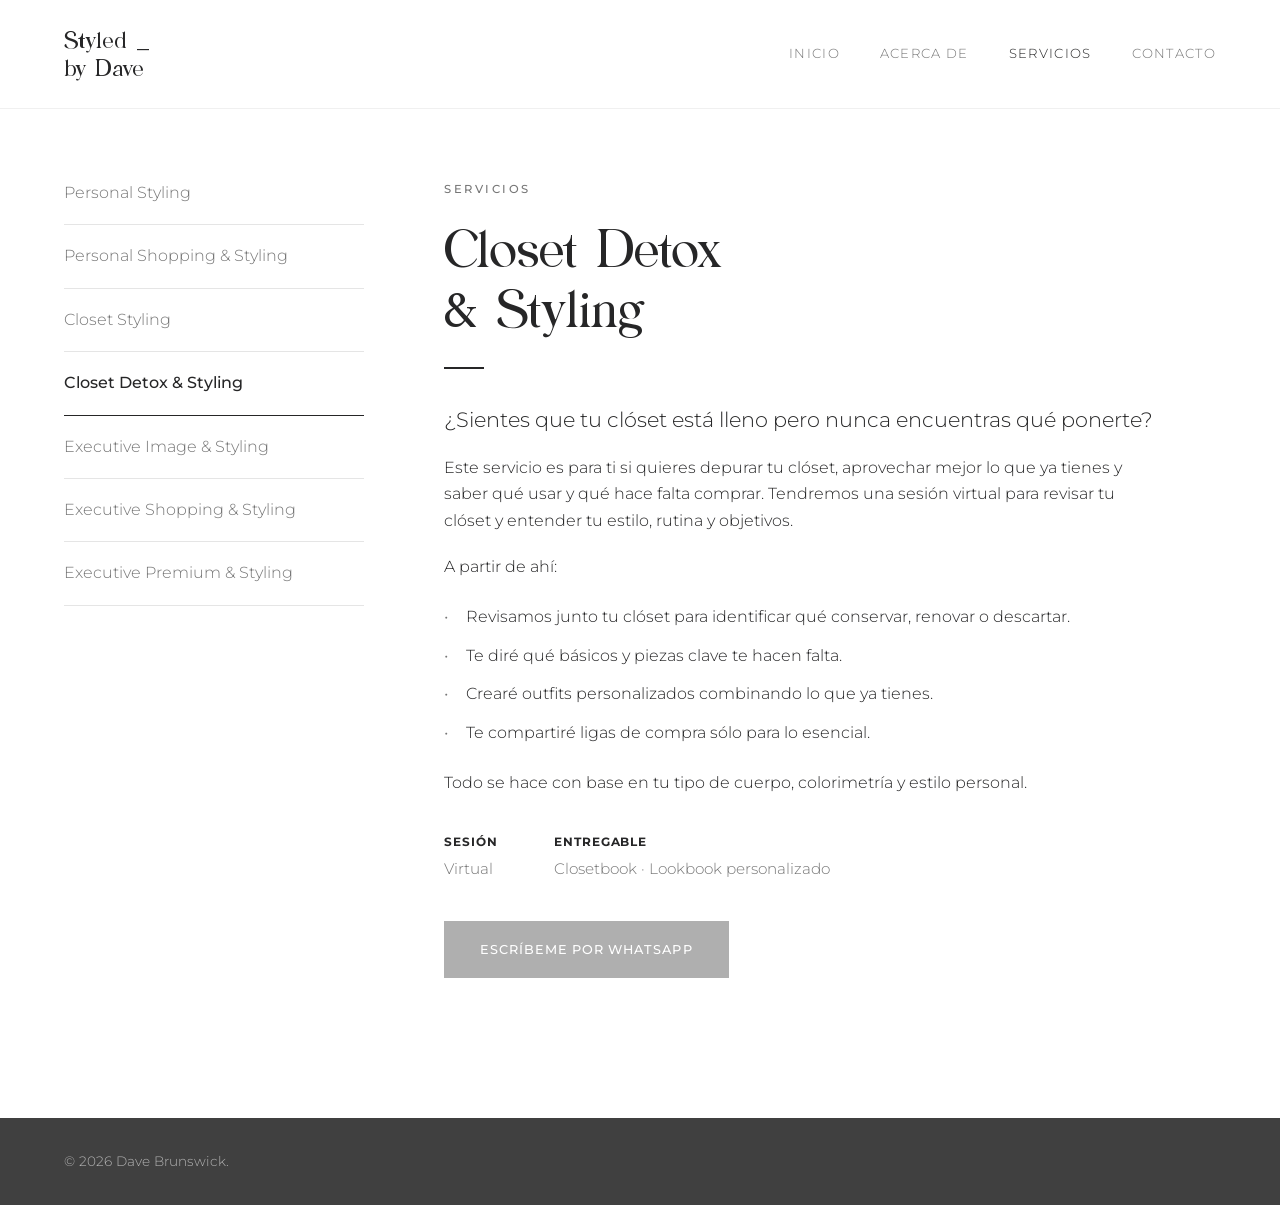
==== servicios/closet-detox-styling.html @ e4212cd7 "Rediseño del sitio según mockup: hero oscuro, tipografía Fraternite/Montserrat, servicios en carruse" ====
<!DOCTYPE html>
<html lang="es">
<head>
<meta charset="UTF-8">
<meta name="viewport" content="width=device-width, initial-scale=1.0">
<title>Closet Detox & Styling · Styled by Dave</title>
<meta name="description" content="Depura tu clóset, aprovecha mejor lo que ya tienes y descubre qué hace falta comprar.">
<link rel="stylesheet" href="../css/styles.css">
</head>
<body class="page-interior">

<header class="site-header" id="site-header">
  <div class="container header-inner">
    <a href="../index.html#inicio" class="logo">
      <span class="logo-line">Styled&nbsp;_</span>
      <span class="logo-line">by Dave</span>
    </a>

    <button class="nav-toggle" id="nav-toggle" aria-label="Abrir menú" aria-expanded="false">
      <span></span><span></span><span></span>
    </button>

    <nav class="main-nav" id="main-nav">
      <a href="../index.html#inicio">Inicio</a>
      <a href="../index.html#acerca-de">Acerca de</a>
      <a href="../index.html#servicios" class="active">Servicios</a>
      <a href="../index.html#contacto">Contacto</a>
    </nav>
  </div>
</header>

<main>

  <section class="service-detail">
    <div class="container service-detail-layout">

      <nav class="service-sidebar">
        <a href="personal-styling.html">Personal Styling</a>
        <a href="personal-shopping-styling.html">Personal Shopping &amp; Styling</a>
        <a href="closet-styling.html">Closet Styling</a>
        <a href="closet-detox-styling.html" class="active">Closet Detox &amp; Styling</a>
        <a href="executive-image-styling.html">Executive Image &amp; Styling</a>
        <a href="executive-shopping-styling.html">Executive Shopping &amp; Styling</a>
        <a href="executive-premium-styling.html">Executive Premium &amp; Styling</a>
      </nav>

      <div class="service-panel">
        <p class="eyebrow">Servicios</p>
        <h1>Closet Detox<br>&amp; Styling</h1>
        <div class="service-panel-rule"></div>

        <div class="service-panel-content">
          <p class="service-lede">¿Sientes que tu clóset está lleno pero nunca encuentras qué ponerte?</p>

          <p>Este servicio es para ti si quieres depurar tu clóset, aprovechar mejor lo que ya tienes y saber qué usar y qué hace falta comprar. Tendremos una sesión virtual para revisar tu clóset y entender tu estilo, rutina y objetivos.</p>
          <p>A partir de ahí:</p>

          <ul class="service-features">
          <li>Revisamos junto tu clóset para identificar qué conservar, renovar o descartar.</li>
          <li>Te diré qué básicos y piezas clave te hacen falta.</li>
          <li>Crearé outfits personalizados combinando lo que ya tienes.</li>
          <li>Te compartiré ligas de compra sólo para lo esencial.</li>
          </ul>

          <p>Todo se hace con base en tu tipo de cuerpo, colorimetría y estilo personal.</p>

          <div class="service-meta-box">
          <div><span>Sesión</span><strong>Virtual</strong></div>
          <div><span>Entregable</span><strong>Closetbook · Lookbook personalizado</strong></div>
          </div>

          <a href="https://wa.me/528120721229?text=Hola%20Dave%2C%20me%20interesa%20el%20servicio%20de%20Closet%20Detox%20%26%20Styling" target="_blank" rel="noopener" class="btn btn-primary">Escríbeme por WhatsApp</a>
        </div>
      </div>

    </div>
  </section>

</main>

<footer class="site-footer">
  <div class="container footer-inner">
    <span>© <span id="year"></span> Dave Brunswick.</span>
  </div>
</footer>

<script src="../js/script.js"></script>
</body>
</html>
---- css/styles.css ----
@font-face {
  font-family: 'Fraternite';
  src: url('../assets/fonts/Fraternite.ttf') format('truetype');
  font-weight: normal;
  font-style: normal;
  font-display: swap;
}

@font-face {
  font-family: 'Montserrat';
  src: url('../assets/fonts/Montserrat-Variable.ttf') format('truetype-variations');
  font-weight: 100 900;
  font-style: normal;
  font-display: swap;
}

@font-face {
  font-family: 'Montserrat';
  src: url('../assets/fonts/Montserrat-Italic-Variable.ttf') format('truetype-variations');
  font-weight: 100 900;
  font-style: italic;
  font-display: swap;
}

:root {
  --color-ink: #262627;
  --color-charcoal: #404040;
  --color-surface: #f2f2f2;
  --color-white: #ffffff;
  --color-muted: #767676;
  --color-muted-dark: rgba(255, 255, 255, 0.62);
  --color-border: rgba(0, 0, 0, 0.1);
  --btn-gray: rgba(110, 110, 110, 0.55);
  --btn-gray-hover: rgba(110, 110, 110, 0.8);

  --font-display: 'Fraternite', 'Playfair Display', serif;
  --font-body: 'Montserrat', sans-serif;

  --container-width: 1200px;
}

* {
  box-sizing: border-box;
  margin: 0;
  padding: 0;
}

html {
  scroll-behavior: smooth;
}

body {
  font-family: var(--font-body);
  font-weight: 300;
  color: var(--color-ink);
  background: var(--color-white);
  line-height: 1.65;
}

img {
  max-width: 100%;
  display: block;
}

a {
  color: inherit;
  text-decoration: none;
}

.container {
  width: 100%;
  max-width: var(--container-width);
  margin: 0 auto;
  padding: 0 24px;
}

.eyebrow {
  font-family: var(--font-body);
  letter-spacing: 0.22em;
  text-transform: uppercase;
  font-size: 0.72rem;
  font-weight: 500;
  color: var(--color-muted);
  margin-bottom: 14px;
}

.eyebrow.center {
  text-align: center;
}

.section-title {
  font-family: var(--font-body);
  font-weight: 300;
  font-size: 2.6rem;
  letter-spacing: -0.01em;
  margin-bottom: 56px;
}

.section-title.center {
  text-align: center;
}

.btn {
  display: inline-block;
  font-family: var(--font-body);
  font-size: 0.8rem;
  font-weight: 500;
  letter-spacing: 0.08em;
  text-transform: uppercase;
  padding: 18px 36px;
  border: none;
  border-radius: 0;
  cursor: pointer;
  transition: background 0.25s ease, color 0.25s ease;
}

.btn-primary {
  background: var(--btn-gray);
  color: var(--color-white);
}

.btn-primary:hover {
  background: var(--btn-gray-hover);
}

/* ===== Header ===== */
.site-header {
  position: fixed;
  top: 0;
  left: 0;
  right: 0;
  z-index: 100;
  background: transparent;
  transition: background 0.3s ease, box-shadow 0.3s ease;
}

.site-header.scrolled {
  background: var(--color-white);
  box-shadow: 0 1px 0 rgba(0, 0, 0, 0.06);
}

.header-inner {
  display: flex;
  align-items: center;
  justify-content: space-between;
  height: 108px;
}

.logo {
  font-family: var(--font-display);
  font-size: 1.5rem;
  line-height: 1.15;
  color: var(--color-white);
}

.logo-line {
  display: block;
}

.site-header.scrolled .logo {
  color: var(--color-ink);
}

.main-nav {
  display: flex;
  gap: 40px;
}

.main-nav a {
  font-size: 0.82rem;
  letter-spacing: 0.1em;
  text-transform: uppercase;
  color: rgba(255, 255, 255, 0.6);
  transition: color 0.2s ease;
}

.main-nav a.active,
.main-nav a[aria-current="page"] {
  color: var(--color-white);
}

.site-header.scrolled .main-nav a {
  color: var(--color-muted);
}

.site-header.scrolled .main-nav a.active,
.site-header.scrolled .main-nav a[aria-current="page"] {
  color: var(--color-ink);
}

.main-nav a:hover {
  color: var(--color-white);
}

.site-header.scrolled .main-nav a:hover {
  color: var(--color-ink);
}

.nav-toggle {
  display: none;
  flex-direction: column;
  justify-content: center;
  gap: 5px;
  width: 32px;
  height: 32px;
  background: none;
  border: none;
  cursor: pointer;
  z-index: 101;
}

.nav-toggle span {
  display: block;
  height: 2px;
  width: 100%;
  background: var(--color-white);
  transition: background 0.2s ease;
}

.site-header.scrolled .nav-toggle span {
  background: var(--color-ink);
}

.page-interior .site-header {
  background: var(--color-white);
  box-shadow: 0 1px 0 rgba(0, 0, 0, 0.06);
}

.page-interior .logo,
.page-interior .nav-toggle span {
  color: var(--color-ink);
}

.page-interior .main-nav a {
  color: var(--color-muted);
}

.page-interior .main-nav a.active,
.page-interior .main-nav a[aria-current="page"] {
  color: var(--color-ink);
}

.page-interior .main-nav a:hover {
  color: var(--color-ink);
}

/* ===== Hero ===== */
.hero {
  min-height: 100vh;
  display: flex;
  align-items: center;
  background: var(--color-ink);
  background-image: linear-gradient(rgba(38, 38, 39, 0.45), rgba(38, 38, 39, 0.7)), url('../assets/images/dave-hero.jpg');
  background-size: cover;
  background-position: top center;
  color: var(--color-white);
}

.hero-inner {
  max-width: 620px;
}

.hero .eyebrow {
  color: rgba(255, 255, 255, 0.75);
}

.hero h1 {
  font-family: var(--font-body);
  font-weight: 300;
  font-size: 3.2rem;
  line-height: 1.25;
  letter-spacing: -0.01em;
  margin-bottom: 28px;
}

.hero-subtitle {
  font-size: 1.05rem;
  font-weight: 300;
  color: var(--color-muted-dark);
  margin-bottom: 36px;
  max-width: 480px;
}

/* ===== Acerca de ===== */
.about {
  padding: 140px 0;
}

.about-inner {
  display: grid;
  grid-template-columns: 0.85fr 1.15fr;
  gap: 80px;
  align-items: center;
}

.about-image img {
  aspect-ratio: 3 / 4;
  object-fit: cover;
  width: 100%;
  filter: grayscale(1);
}

.about-content h2 {
  font-family: var(--font-display);
  font-size: 2.6rem;
  font-weight: 400;
  margin-bottom: 24px;
}

.about-content p {
  margin-bottom: 24px;
  color: var(--color-ink);
  font-weight: 300;
}

.about-features {
  display: flex;
  list-style: none;
  margin: 36px 0 40px;
}

.about-features li {
  flex: 1;
  padding: 0 28px;
  border-left: 1px solid var(--color-border);
}

.about-features li:first-child {
  padding-left: 0;
  border-left: none;
}

.about-features strong {
  display: block;
  font-size: 0.85rem;
  font-weight: 700;
  letter-spacing: 0.04em;
  text-transform: uppercase;
  margin-bottom: 8px;
}

.about-features span {
  font-size: 0.92rem;
  font-weight: 300;
  color: var(--color-muted);
}

/* ===== Servicios (carrusel) ===== */
.services {
  padding: 140px 0;
  background: var(--color-surface);
  color: var(--color-ink);
}

.carousel {
  display: flex;
  align-items: center;
  gap: 20px;
}

.carousel-track {
  flex: 1;
  display: flex;
  gap: 32px;
  overflow-x: auto;
  scroll-snap-type: x mandatory;
  scroll-behavior: smooth;
  padding-bottom: 4px;
  scrollbar-width: none;
  -ms-overflow-style: none;
}

.carousel-track::-webkit-scrollbar {
  display: none;
}

.carousel-track .service-card {
  flex: 0 0 calc((100% - 64px) / 3);
  scroll-snap-align: start;
}

.carousel-arrow {
  flex: 0 0 auto;
  width: 48px;
  height: 48px;
  border-radius: 50%;
  border: 1px solid var(--color-border);
  background: var(--color-white);
  color: var(--color-ink);
  font-size: 1.1rem;
  line-height: 1;
  cursor: pointer;
  display: flex;
  align-items: center;
  justify-content: center;
  transition: background 0.2s ease, color 0.2s ease;
}

.carousel-arrow.carousel-next {
  background: var(--color-ink);
  color: var(--color-white);
  border-color: var(--color-ink);
}

.carousel-arrow:not(:disabled):hover {
  background: var(--color-ink);
  color: var(--color-white);
  border-color: var(--color-ink);
}

.carousel-arrow:disabled {
  opacity: 0.35;
  cursor: not-allowed;
}

.carousel-dots {
  display: flex;
  justify-content: center;
  gap: 8px;
  margin-top: 40px;
}

.carousel-dot {
  width: 8px;
  height: 8px;
  padding: 0;
  border: none;
  border-radius: 50%;
  background: var(--color-ink);
  opacity: 0.25;
  cursor: pointer;
  transition: opacity 0.2s ease;
}

.carousel-dot.active {
  opacity: 1;
}

.service-card {
  display: block;
  background: var(--color-charcoal);
  color: var(--color-white);
  padding: 40px 32px;
  min-height: 320px;
  cursor: pointer;
  transition: transform 0.25s ease;
}

.service-card:hover {
  transform: translateY(-6px);
}

.service-card h3 {
  font-family: var(--font-display);
  font-size: 1.7rem;
  font-weight: 400;
  line-height: 1.2;
  margin-bottom: 20px;
}

.service-card-rule {
  width: 28px;
  height: 1px;
  background: rgba(255, 255, 255, 0.4);
  margin-bottom: 20px;
}

.service-card p {
  font-size: 0.95rem;
  font-weight: 300;
  color: rgba(255, 255, 255, 0.72);
}

/* ===== Servicio (detalle) ===== */
.service-detail {
  padding: 180px 0 140px;
  min-height: 70vh;
}

.service-detail-layout {
  display: grid;
  grid-template-columns: 300px 1fr;
  gap: 80px;
  align-items: start;
}

.service-sidebar {
  display: flex;
  flex-direction: column;
}

.service-sidebar a {
  padding: 18px 0;
  border-bottom: 1px solid var(--color-border);
  font-size: 1rem;
  font-weight: 300;
  color: var(--color-muted);
  transition: color 0.2s ease;
}

.service-sidebar a:first-child {
  padding-top: 0;
}

.service-sidebar a:hover {
  color: var(--color-ink);
}

.service-sidebar a.active {
  color: var(--color-ink);
  font-weight: 500;
  border-bottom-color: var(--color-ink);
}

.service-panel h1 {
  font-family: var(--font-display);
  font-size: 3.4rem;
  font-weight: 400;
  line-height: 1.1;
  margin: 20px 0 28px;
}

.service-panel-rule {
  width: 40px;
  height: 2px;
  background: var(--color-ink);
  margin-bottom: 36px;
}

.service-lede {
  font-family: var(--font-body);
  font-weight: 500;
  font-size: 1.3rem;
  color: var(--color-ink);
  line-height: 1.45;
  margin-bottom: 24px;
  max-width: 720px;
}

.service-panel-content p {
  color: var(--color-ink);
  font-weight: 300;
  margin-bottom: 20px;
  max-width: 720px;
}

.service-tier-label {
  font-size: 0.75rem;
  letter-spacing: 0.1em;
  text-transform: uppercase;
  color: var(--color-muted);
  margin-bottom: 8px;
}

.service-tier h2 {
  font-family: var(--font-display);
  font-size: 1.9rem;
  font-weight: 400;
  margin-bottom: 24px;
}

.service-tier {
  padding-top: 72px;
  margin-top: 72px;
  border-top: 1px solid var(--color-border);
}

.service-tier:first-of-type {
  padding-top: 0;
  margin-top: 0;
  border-top: none;
}

.service-features {
  list-style: none;
  display: flex;
  flex-direction: column;
  gap: 12px;
  margin: 24px 0;
}

.service-features li {
  position: relative;
  padding-left: 22px;
  color: var(--color-ink);
  font-weight: 300;
  max-width: 720px;
}

.service-features li::before {
  content: '\2022';
  position: absolute;
  left: 0;
  color: var(--color-muted);
}

.service-meta-box {
  display: flex;
  gap: 56px;
  margin: 36px 0 40px;
}

.service-meta-box span {
  display: block;
  font-size: 0.75rem;
  letter-spacing: 0.08em;
  text-transform: uppercase;
  font-weight: 700;
  color: var(--color-ink);
  margin-bottom: 4px;
}

.service-meta-box strong {
  font-weight: 300;
  font-size: 0.95rem;
  color: var(--color-muted);
  display: block;
}

/* ===== Contacto ===== */
.contact {
  padding: 140px 0;
}

.contact-inner {
  display: grid;
  grid-template-columns: 1fr 1fr;
  gap: 64px;
}

.contact-info h2 {
  font-family: var(--font-body);
  font-weight: 300;
  font-size: 2.6rem;
  letter-spacing: -0.01em;
  margin-bottom: 24px;
}

.contact-info > p {
  color: var(--color-ink);
  font-weight: 300;
  margin-bottom: 40px;
  max-width: 460px;
}

.contact-block {
  margin-bottom: 28px;
}

.contact-block h3 {
  font-size: 0.85rem;
  font-weight: 700;
  letter-spacing: 0.04em;
  text-transform: uppercase;
  margin-bottom: 6px;
}

.contact-block a {
  font-size: 1rem;
  font-weight: 300;
  color: var(--color-muted);
  transition: color 0.2s ease;
}

.contact-block a:hover {
  color: var(--color-ink);
}

.contact-cta {
  display: flex;
  flex-direction: column;
  justify-content: center;
  gap: 24px;
  padding: 48px;
  background: var(--color-surface);
}

.contact-cta h2 {
  font-family: var(--font-body);
  font-weight: 300;
  font-size: 2rem;
  letter-spacing: -0.01em;
}

.contact-cta-text {
  color: var(--color-muted);
  font-size: 1rem;
  font-weight: 300;
}

.btn-whatsapp {
  align-self: flex-start;
}

/* ===== Footer ===== */
.site-footer {
  background: var(--color-charcoal);
  color: rgba(255, 255, 255, 0.6);
  padding: 32px 0;
}

.footer-inner {
  display: flex;
  align-items: center;
  justify-content: space-between;
  font-size: 0.85rem;
  font-weight: 300;
}

.footer-social {
  display: flex;
  gap: 20px;
}

.footer-social a:hover {
  color: var(--color-white);
}

/* ===== Responsive ===== */
@media (max-width: 900px) {
  .about-inner,
  .contact-inner {
    grid-template-columns: 1fr;
  }

  .service-detail-layout {
    grid-template-columns: 1fr;
    gap: 40px;
  }

  .service-sidebar {
    flex-direction: row;
    flex-wrap: wrap;
    gap: 8px 24px;
  }

  .service-sidebar a {
    padding: 8px 0;
    border-bottom: none;
  }

  .carousel-track .service-card {
    flex: 0 0 calc((100% - 32px) / 2);
  }

  .hero h1 {
    font-size: 2.4rem;
  }

  .service-panel h1 {
    font-size: 2.4rem;
  }

  .about-features {
    flex-direction: column;
    gap: 20px;
  }

  .about-features li {
    padding: 0;
    border-left: none;
    border-top: 1px solid var(--color-border);
    padding-top: 20px;
  }

  .about-features li:first-child {
    border-top: none;
    padding-top: 0;
  }
}

@media (max-width: 640px) {
  .nav-toggle {
    display: flex;
  }

  .main-nav {
    position: fixed;
    top: 0;
    right: 0;
    height: 100vh;
    width: 70%;
    max-width: 300px;
    background: var(--color-white);
    flex-direction: column;
    justify-content: center;
    align-items: flex-start;
    gap: 28px;
    padding: 40px;
    transform: translateX(100%);
    transition: transform 0.3s ease;
  }

  .main-nav.open {
    transform: translateX(0);
  }

  .main-nav a {
    color: var(--color-ink) !important;
    font-size: 1rem;
  }

  .carousel-track .service-card {
    flex: 0 0 85%;
  }

  .carousel-arrow {
    width: 40px;
    height: 40px;
  }

  .hero h1 {
    font-size: 2rem;
  }

  .service-meta-box {
    flex-direction: column;
    gap: 20px;
  }

  .about,
  .services,
  .contact {
    padding: 90px 0;
  }

  .service-detail {
    padding: 130px 0 90px;
  }

  .contact-cta {
    padding: 32px;
  }
}
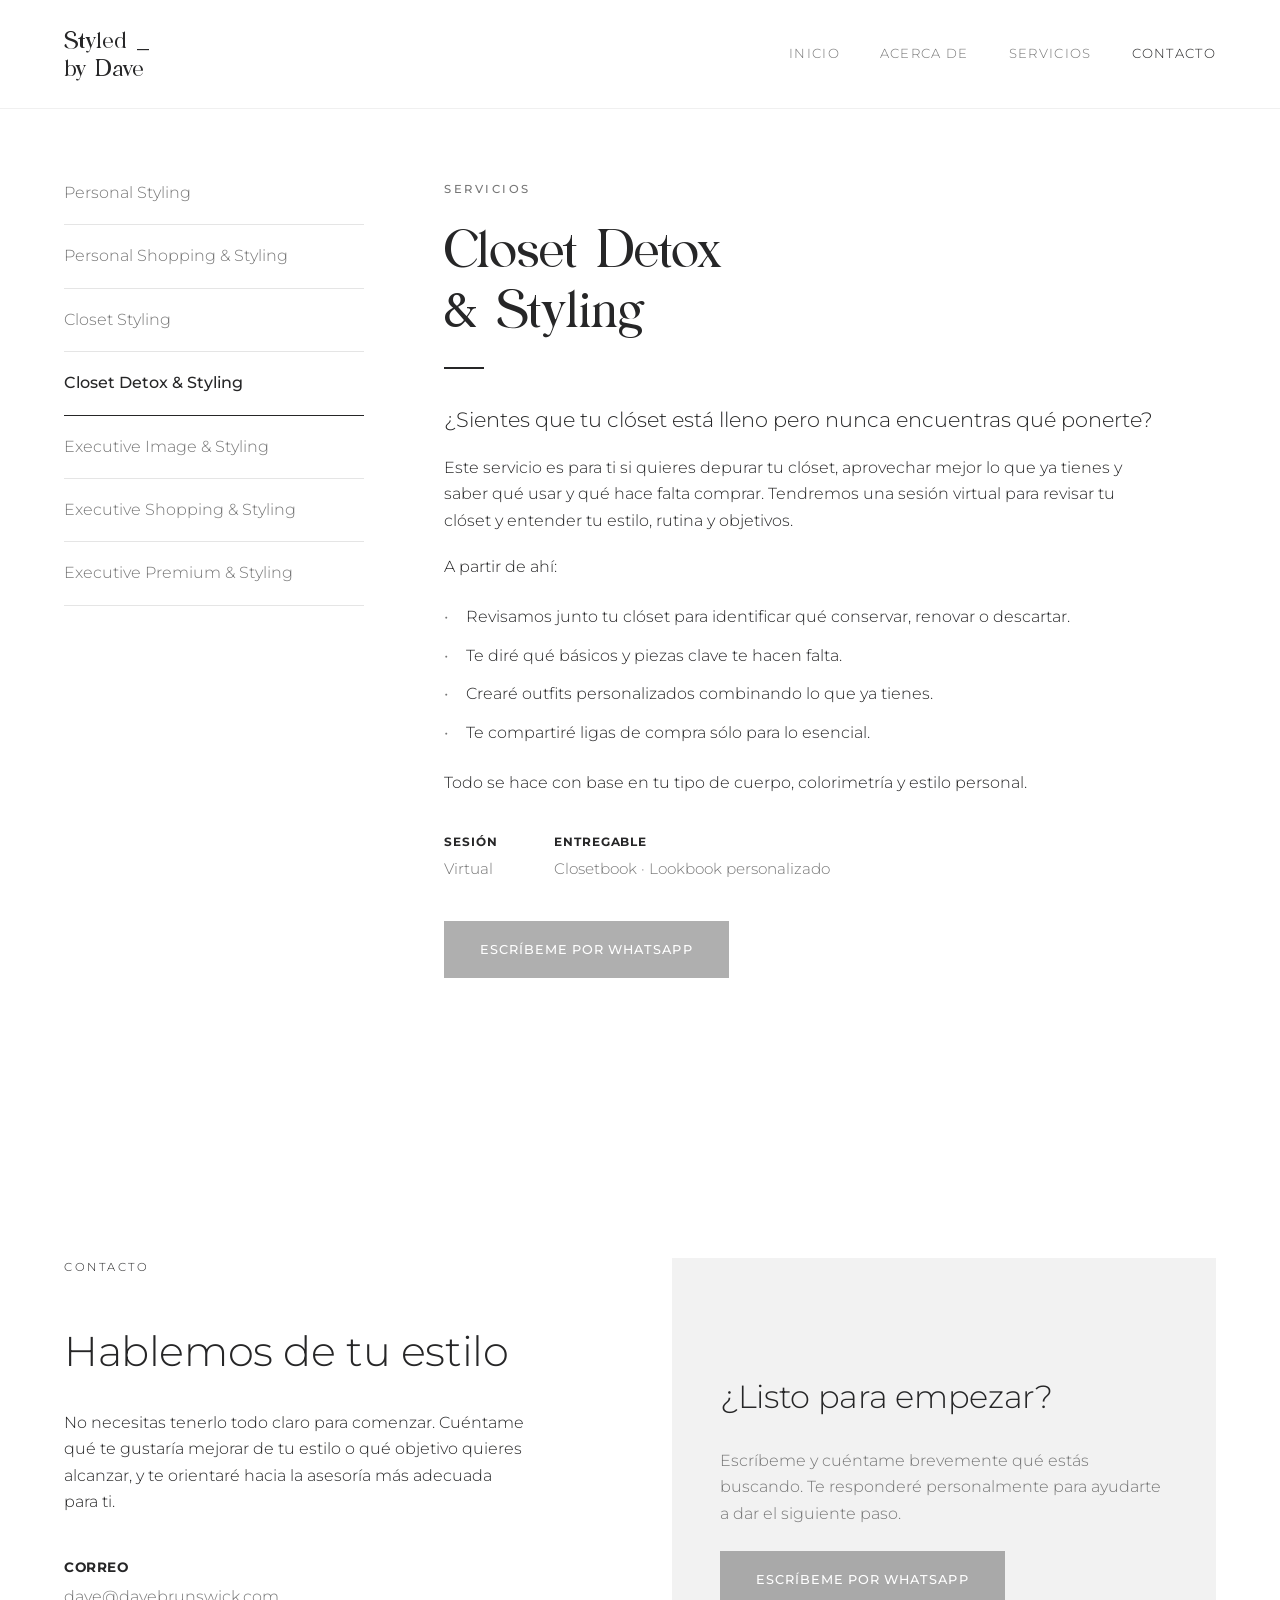
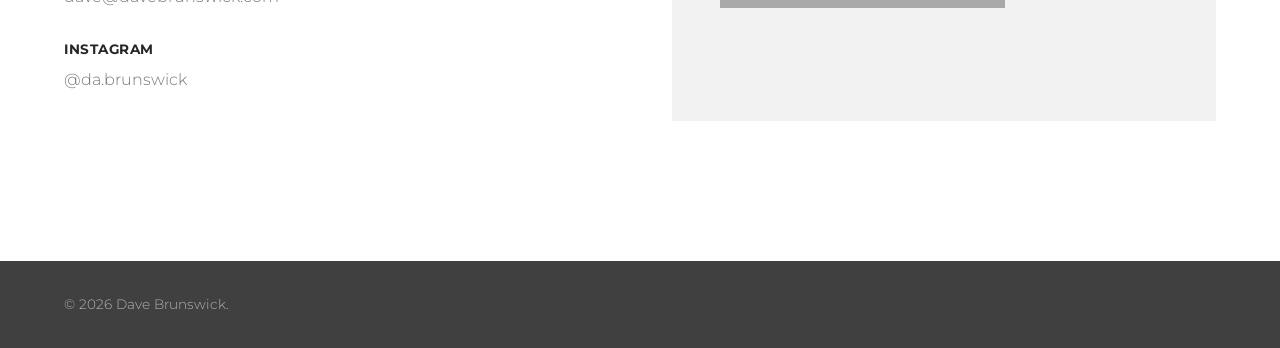
==== commit 204ffd6f: "Agregar bloque de Contacto al final de cada página de servicio El menú "Contacto" en esas páginas ah" ====
--- a/servicios/closet-detox-styling.html
+++ b/servicios/closet-detox-styling.html
@@ -24,7 +24,7 @@
       <a href="../index.html#inicio">Inicio</a>
       <a href="../index.html#acerca-de">Acerca de</a>
       <a href="../index.html#servicios" class="active">Servicios</a>
-      <a href="../index.html#contacto">Contacto</a>
+      <a href="#contacto">Contacto</a>
     </nav>
   </div>
 </header>
@@ -76,6 +76,33 @@
     </div>
   </section>
 
+  <!-- ===== CONTACTO ===== -->
+  <section id="contacto" class="contact">
+    <div class="container contact-inner">
+      <div class="contact-info">
+        <p class="eyebrow">Contacto</p>
+        <h2>Hablemos de tu estilo</h2>
+        <p>No necesitas tenerlo todo claro para comenzar. Cuéntame qué te gustaría mejorar de tu estilo o qué objetivo quieres alcanzar, y te orientaré hacia la asesoría más adecuada para ti.</p>
+
+        <div class="contact-block">
+          <h3>Correo</h3>
+          <a href="mailto:dave@davebrunswick.com">dave@davebrunswick.com</a>
+        </div>
+
+        <div class="contact-block">
+          <h3>Instagram</h3>
+          <a href="https://instagram.com/da.brunswick" target="_blank" rel="noopener">@da.brunswick</a>
+        </div>
+      </div>
+
+      <div class="contact-cta">
+        <h2>¿Listo para empezar?</h2>
+        <p class="contact-cta-text">Escríbeme y cuéntame brevemente qué estás buscando. Te responderé personalmente para ayudarte a dar el siguiente paso.</p>
+        <a href="https://wa.me/528120721229" target="_blank" rel="noopener" class="btn btn-primary btn-whatsapp">Escríbeme por WhatsApp</a>
+      </div>
+    </div>
+  </section>
+
 </main>
 
 <footer class="site-footer">
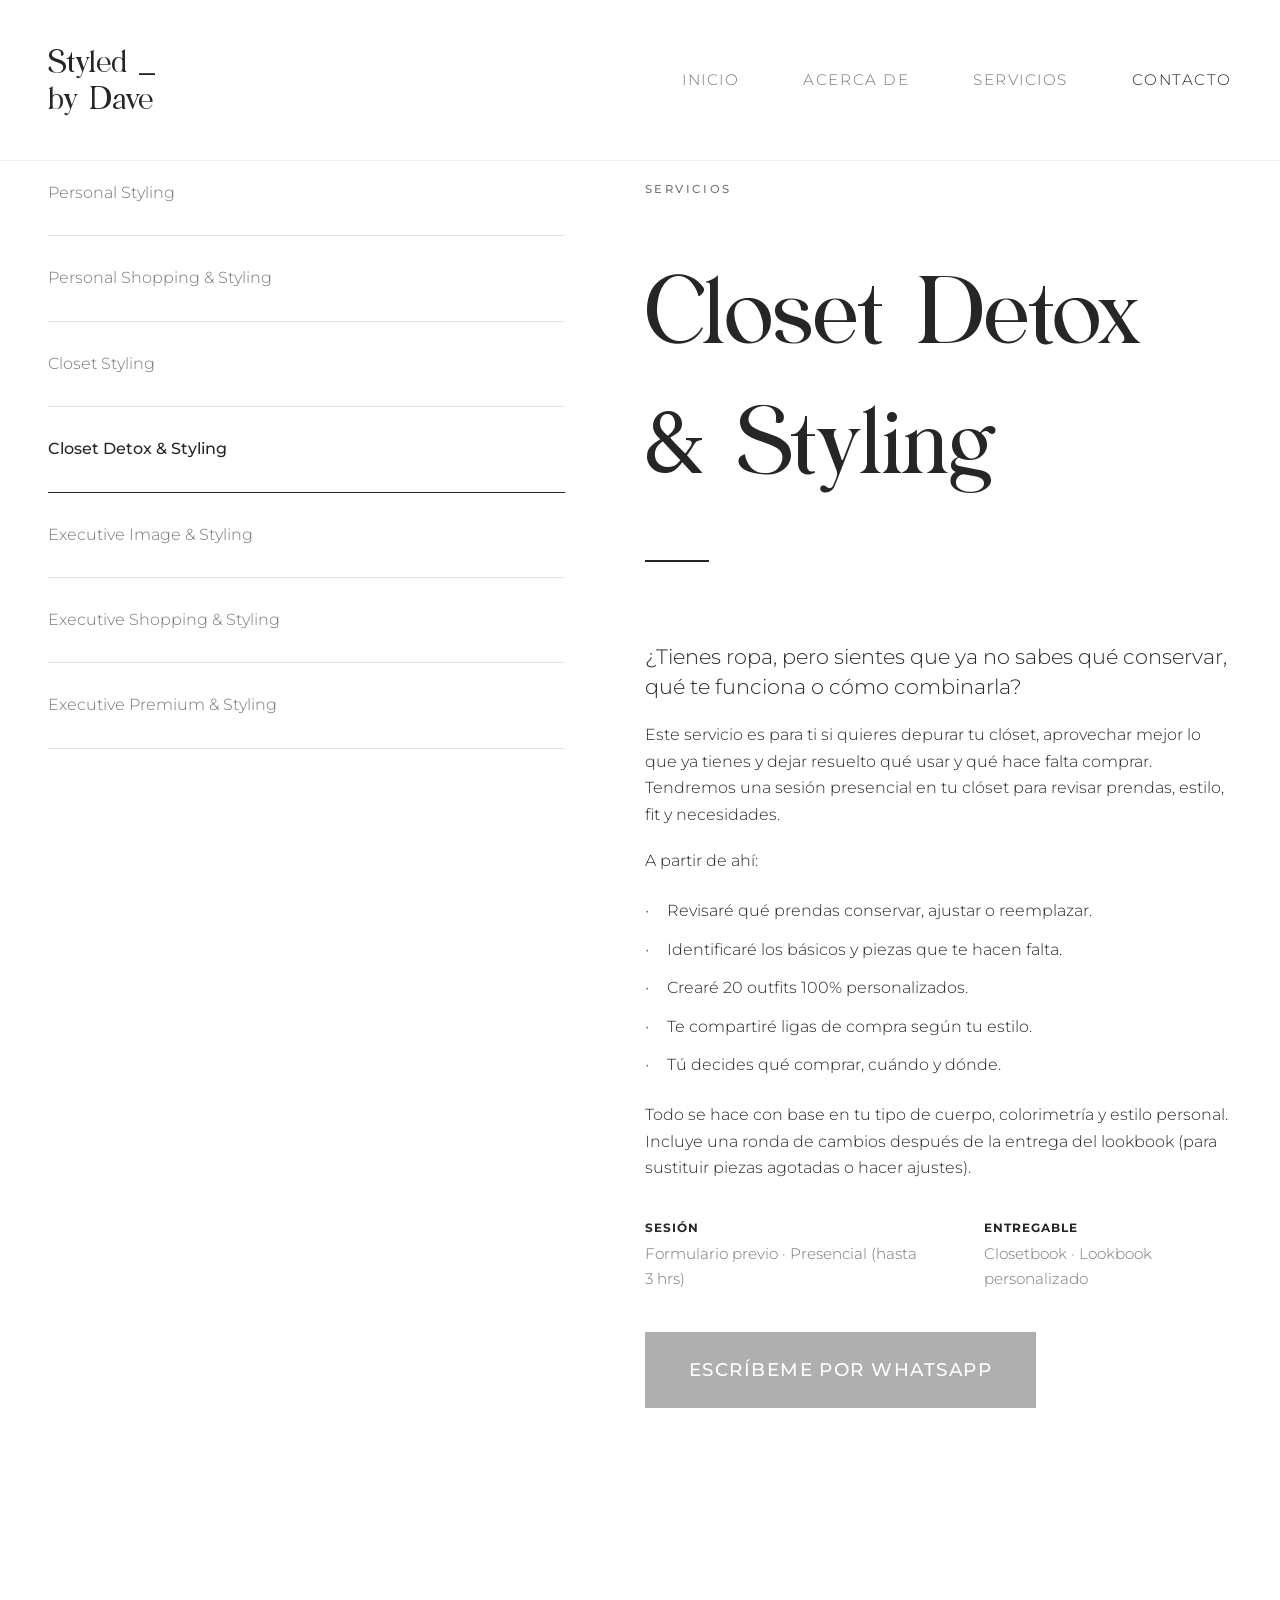
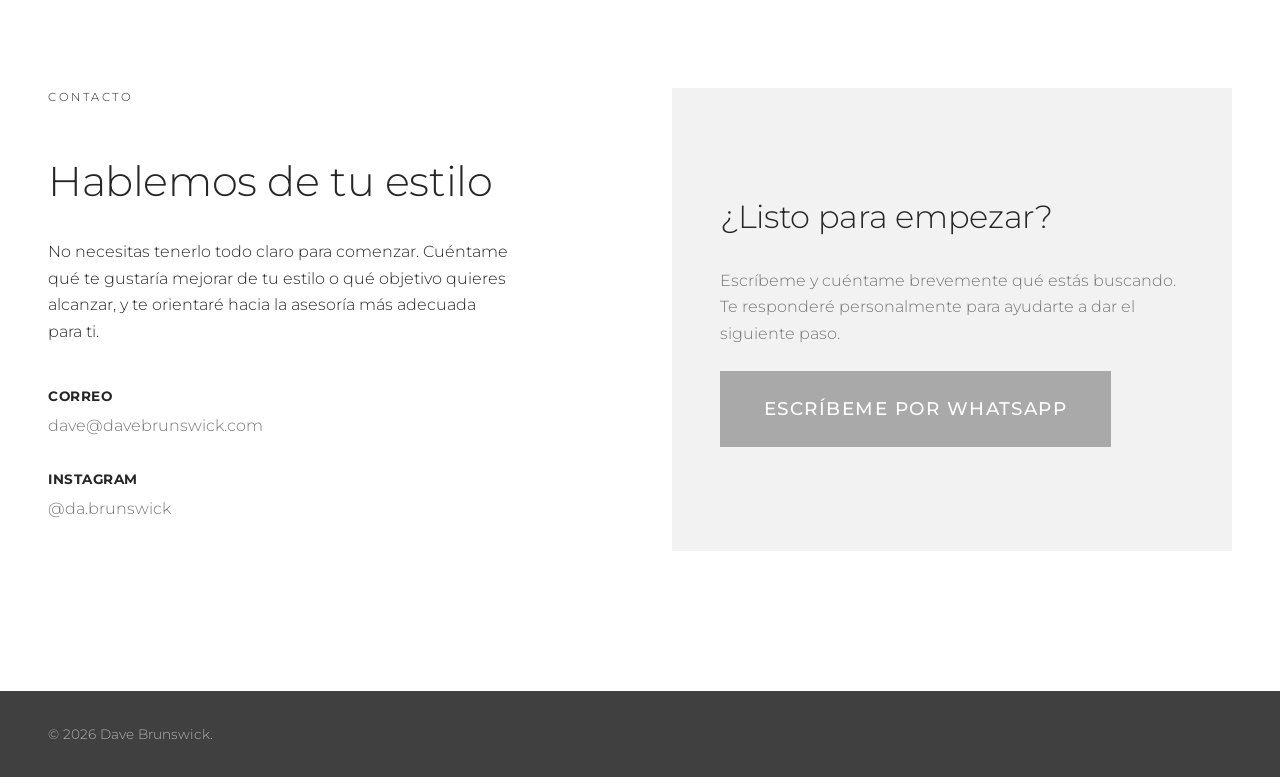
==== commit 9cb2ce3e: "Ajustar página de detalle de servicio pixel a pixel según PDF y corregir contenido de Closet Detox &" ====
--- a/servicios/closet-detox-styling.html
+++ b/servicios/closet-detox-styling.html
@@ -50,22 +50,23 @@
         <div class="service-panel-rule"></div>
 
         <div class="service-panel-content">
-          <p class="service-lede">¿Sientes que tu clóset está lleno pero nunca encuentras qué ponerte?</p>
+          <p class="service-lede">¿Tienes ropa, pero sientes que ya no sabes qué conservar, qué te funciona o cómo combinarla?</p>
 
-          <p>Este servicio es para ti si quieres depurar tu clóset, aprovechar mejor lo que ya tienes y saber qué usar y qué hace falta comprar. Tendremos una sesión virtual para revisar tu clóset y entender tu estilo, rutina y objetivos.</p>
+          <p>Este servicio es para ti si quieres depurar tu clóset, aprovechar mejor lo que ya tienes y dejar resuelto qué usar y qué hace falta comprar. Tendremos una sesión presencial en tu clóset para revisar prendas, estilo, fit y necesidades.</p>
           <p>A partir de ahí:</p>
 
           <ul class="service-features">
-          <li>Revisamos junto tu clóset para identificar qué conservar, renovar o descartar.</li>
-          <li>Te diré qué básicos y piezas clave te hacen falta.</li>
-          <li>Crearé outfits personalizados combinando lo que ya tienes.</li>
-          <li>Te compartiré ligas de compra sólo para lo esencial.</li>
+          <li>Revisaré qué prendas conservar, ajustar o reemplazar.</li>
+          <li>Identificaré los básicos y piezas que te hacen falta.</li>
+          <li>Crearé 20 outfits 100% personalizados.</li>
+          <li>Te compartiré ligas de compra según tu estilo.</li>
+          <li>Tú decides qué comprar, cuándo y dónde.</li>
           </ul>
 
-          <p>Todo se hace con base en tu tipo de cuerpo, colorimetría y estilo personal.</p>
+          <p>Todo se hace con base en tu tipo de cuerpo, colorimetría y estilo personal. Incluye una ronda de cambios después de la entrega del lookbook (para sustituir piezas agotadas o hacer ajustes).</p>
 
           <div class="service-meta-box">
-          <div><span>Sesión</span><strong>Virtual</strong></div>
+          <div><span>Sesión</span><strong>Formulario previo · Presencial (hasta 3 hrs)</strong></div>
           <div><span>Entregable</span><strong>Closetbook · Lookbook personalizado</strong></div>
           </div>
 
--- a/css/styles.css
+++ b/css/styles.css
@@ -36,7 +36,7 @@
   --font-display: 'Fraternite', 'Playfair Display', serif;
   --font-body: 'Montserrat', sans-serif;
 
-  --container-width: 1200px;
+  --container-width: 1320px;
 }
 
 * {
@@ -71,7 +71,7 @@
   width: 100%;
   max-width: var(--container-width);
   margin: 0 auto;
-  padding: 0 24px;
+  padding: 0 48px;
 }
 
 .eyebrow {
@@ -103,11 +103,11 @@
 .btn {
   display: inline-block;
   font-family: var(--font-body);
-  font-size: 0.8rem;
+  font-size: 1.15rem;
   font-weight: 500;
   letter-spacing: 0.08em;
   text-transform: uppercase;
-  padding: 18px 36px;
+  padding: 23px 44px;
   border: none;
   border-radius: 0;
   cursor: pointer;
@@ -143,12 +143,12 @@
   display: flex;
   align-items: center;
   justify-content: space-between;
-  height: 108px;
+  height: 160px;
 }
 
 .logo {
   font-family: var(--font-display);
-  font-size: 1.5rem;
+  font-size: 2rem;
   line-height: 1.15;
   color: var(--color-white);
 }
@@ -163,11 +163,11 @@
 
 .main-nav {
   display: flex;
-  gap: 40px;
+  gap: 64px;
 }
 
 .main-nav a {
-  font-size: 0.82rem;
+  font-size: 0.95rem;
   letter-spacing: 0.1em;
   text-transform: uppercase;
   color: rgba(255, 255, 255, 0.6);
@@ -249,36 +249,39 @@
   min-height: 100vh;
   display: flex;
   align-items: center;
+  padding-top: 88px;
   background: var(--color-ink);
-  background-image: linear-gradient(rgba(38, 38, 39, 0.45), rgba(38, 38, 39, 0.7)), url('../assets/images/dave-hero.jpg');
+  background-image: url('../assets/images/dave-hero.jpg');
   background-size: cover;
   background-position: top center;
   color: var(--color-white);
 }
 
 .hero-inner {
-  max-width: 620px;
+  max-width: 800px;
 }
 
 .hero .eyebrow {
   color: rgba(255, 255, 255, 0.75);
+  margin-bottom: 46px;
 }
 
 .hero h1 {
   font-family: var(--font-body);
   font-weight: 300;
-  font-size: 3.2rem;
+  font-size: 3.6rem;
   line-height: 1.25;
   letter-spacing: -0.01em;
-  margin-bottom: 28px;
+  margin-bottom: 32px;
 }
 
 .hero-subtitle {
-  font-size: 1.05rem;
+  font-size: 1.7rem;
+  line-height: 1.55;
   font-weight: 300;
   color: var(--color-muted-dark);
-  margin-bottom: 36px;
-  max-width: 480px;
+  margin-bottom: 88px;
+  max-width: 790px;
 }
 
 /* ===== Acerca de ===== */
@@ -479,7 +482,7 @@
 
 .service-detail-layout {
   display: grid;
-  grid-template-columns: 300px 1fr;
+  grid-template-columns: minmax(320px, 0.88fr) 1fr;
   gap: 80px;
   align-items: start;
 }
@@ -490,7 +493,7 @@
 }
 
 .service-sidebar a {
-  padding: 18px 0;
+  padding: 29px 0;
   border-bottom: 1px solid var(--color-border);
   font-size: 1rem;
   font-weight: 300;
@@ -512,19 +515,23 @@
   border-bottom-color: var(--color-ink);
 }
 
+.service-panel > .eyebrow {
+  margin-bottom: 47px;
+}
+
 .service-panel h1 {
   font-family: var(--font-display);
-  font-size: 3.4rem;
+  font-size: 6rem;
   font-weight: 400;
-  line-height: 1.1;
-  margin: 20px 0 28px;
+  line-height: 1.35;
+  margin: 0 0 55px;
 }
 
 .service-panel-rule {
-  width: 40px;
+  width: 64px;
   height: 2px;
   background: var(--color-ink);
-  margin-bottom: 36px;
+  margin-bottom: 80px;
 }
 
 .service-lede {
@@ -533,7 +540,7 @@
   font-size: 1.3rem;
   color: var(--color-ink);
   line-height: 1.45;
-  margin-bottom: 24px;
+  margin-bottom: 36px;
   max-width: 720px;
 }
 
@@ -743,12 +750,28 @@
     flex: 0 0 calc((100% - 32px) / 2);
   }
 
+  .header-inner {
+    height: 130px;
+  }
+
+  .hero {
+    padding-top: 150px;
+  }
+
   .hero h1 {
     font-size: 2.4rem;
   }
 
+  .hero-subtitle {
+    font-size: 1.2rem;
+  }
+
   .service-panel h1 {
     font-size: 2.4rem;
+  }
+
+  .container {
+    padding: 0 32px;
   }
 
   .about-features {
@@ -770,6 +793,10 @@
 }
 
 @media (max-width: 640px) {
+  .container {
+    padding: 0 24px;
+  }
+
   .nav-toggle {
     display: flex;
   }
@@ -809,8 +836,29 @@
     height: 40px;
   }
 
+  .header-inner {
+    height: 110px;
+  }
+
+  .logo {
+    font-size: 1.6rem;
+  }
+
+  .hero {
+    padding-top: 130px;
+  }
+
   .hero h1 {
     font-size: 2rem;
+  }
+
+  .hero .eyebrow {
+    margin-bottom: 24px;
+  }
+
+  .hero-subtitle {
+    font-size: 1.05rem;
+    margin-bottom: 40px;
   }
 
   .service-meta-box {
